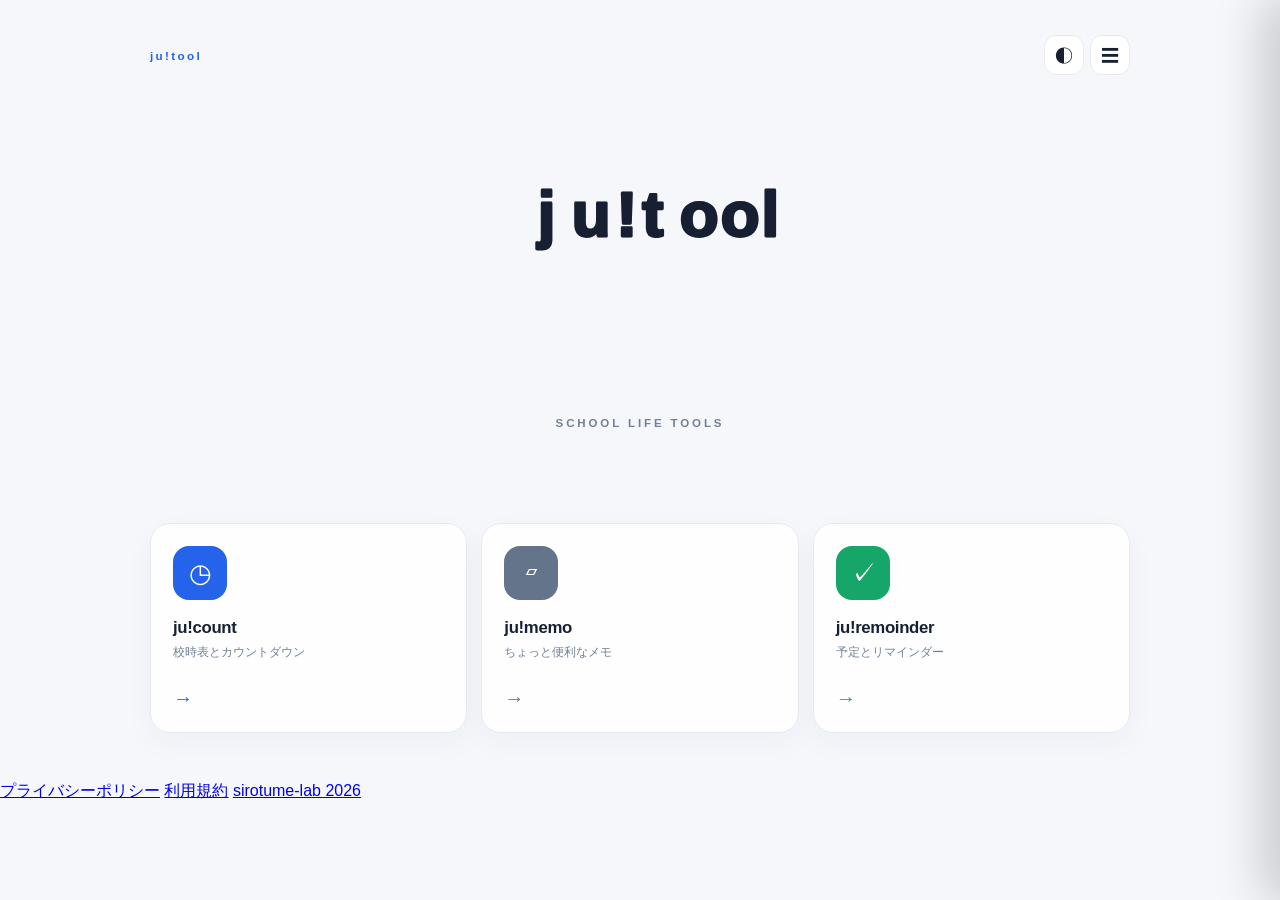
==== index.html @ ec7c8702 "Add files via upload" ====
<!DOCTYPE html>
<html lang="ja">
<head>
  <meta charset="UTF-8">
  <meta name="viewport" content="width=device-width, initial-scale=1">
  <meta name="description" content="ju!tool - 学校生活を支えるツール">
  <title>ju!tool</title>
  <link rel="stylesheet" href="jutool.css">
</head>
<body>
  <main class="tool-home">
    <header class="tool-header">
      <span class="tool-header__label">ju!tool</span>
      <div class="tool-header__actions">
        <button id="tool-theme-button" class="tool-theme-button" type="button" aria-label="ダークモードに切り替え">◐</button>
        <button id="menu-button" class="tool-menu-button" type="button" aria-label="メニューを開く" aria-expanded="false">☰</button>
      </div>
    </header>
    <section class="logo-hero" aria-label="ju!tool">
      <button id="logo" class="logo-button" type="button" aria-label="ju!toolのロゴを再生">
      <svg class="logo" fill="none" stroke="currentColor" stroke-width="2.5" stroke-linecap="round" stroke-linejoin="round" viewBox="0 0 264 64" role="img" aria-label="ju!tool">
        <g class="logo__group logo__group--ghost" aria-hidden="true">
          <text class="logo__letter logo__letter--j" x="42" y="45">j</text>
          <text class="logo__letter logo__letter--u" x="72" y="45">u</text>
          <text class="logo__letter logo__letter--bang" x="111" y="45">!</text>
          <text class="logo__letter logo__letter--t" x="134" y="45">t</text>
          <text class="logo__letter logo__letter--o" x="167" y="45">o</text>
          <text class="logo__letter logo__letter--o2" x="203" y="45">o</text>
          <text class="logo__letter logo__letter--l" x="239" y="45">l</text>
        </g>
        <g class="logo__group logo__group--ghost" aria-hidden="true">
          <text class="logo__letter logo__letter--j" x="42" y="45">j</text>
          <text class="logo__letter logo__letter--u" x="72" y="45">u</text>
          <text class="logo__letter logo__letter--bang" x="111" y="45">!</text>
          <text class="logo__letter logo__letter--t" x="134" y="45">t</text>
          <text class="logo__letter logo__letter--o" x="167" y="45">o</text>
          <text class="logo__letter logo__letter--o2" x="203" y="45">o</text>
          <text class="logo__letter logo__letter--l" x="239" y="45">l</text>
        </g>
        <g class="logo__group">
          <text class="logo__letter logo__letter--j" x="42" y="45">j</text>
          <text class="logo__letter logo__letter--u" x="72" y="45">u</text>
          <text class="logo__letter logo__letter--bang" x="111" y="45">!</text>
          <text class="logo__letter logo__letter--t" x="134" y="45">t</text>
          <text class="logo__letter logo__letter--o" x="167" y="45">o</text>
          <text class="logo__letter logo__letter--o2" x="203" y="45">o</text>
          <text data-anim class="logo__letter logo__letter--l" x="239" y="45">l</text>
        </g>
      </svg>
      </button>
      <p class="tagline">school life tools</p>
    </section>
    <section class="tool-grid" aria-label="ju!toolのアプリ">
      <a class="tool-card tool-card--count" href="jucount.html">
        <span class="tool-card__icon">◷</span>
        <span><strong>ju!count</strong><small>校時表とカウントダウン</small></span>
        <span class="tool-card__arrow">→</span>
      </a>
      <a class="tool-card tool-card--memo" href="memo.html">
        <span class="tool-card__icon">▱</span>
        <span><strong>ju!memo</strong><small>ちょっと便利なメモ</small></span>
        <span class="tool-card__arrow">→</span>
      </a>
      <a class="tool-card tool-card--remoinder" href="ju-remoinder.html">
        <span class="tool-card__icon">✓</span>
        <span><strong>ju!remoinder</strong><small>予定とリマインダー</small></span>
        <span class="tool-card__arrow">→</span>
      </a>
    </section>
  </main>
  <aside id="tool-menu" class="tool-menu" aria-hidden="true">
    <div class="tool-menu__header">
      <strong>メニュー</strong>
      <button id="menu-close" class="tool-menu__close" type="button" aria-label="メニューを閉じる">×</button>
    </div>
    <nav class="tool-menu__nav" aria-label="アプリメニュー">
      <a href="index.html">ju!tool ホーム</a>
      <a href="jucount.html">ju!count</a>
      <a href="memo.html">ju!memo</a>
      <a href="ju-remoinder.html">ju!remoinder</a>
      <a href="https://sirotumekuma.github.io/sirotume-lab/" target="_blank" rel="noopener noreferrer">プライバシーポリシー</a>
      <a href="https://sirotumekuma.github.io/sirotume-lab/" target="_blank" rel="noopener noreferrer">利用規約</a>
      <a href="https://sirotumekuma.github.io/sirotume-lab/" target="_blank" rel="noopener noreferrer">sirotume-lab 2026</a>
    </nav>
  </aside>
  <footer class="tool-footer">
    <nav class="tool-footer__nav" aria-label="サイト情報">
      <a href="https://sirotumekuma.github.io/sirotume-lab/" target="_blank" rel="noopener noreferrer">プライバシーポリシー</a>
      <a href="https://sirotumekuma.github.io/sirotume-lab/" target="_blank" rel="noopener noreferrer">利用規約</a>
      <a href="https://sirotumekuma.github.io/sirotume-lab/" target="_blank" rel="noopener noreferrer">sirotume-lab 2026</a>
    </nav>
  </footer>
  <script>
    class LogoAnimation {
      constructor(buttonSelector, svgSelector) {
        this.button = document.querySelector(buttonSelector);
        this.svg = document.querySelector(svgSelector);
        this.lastAnimatedLetter = this.svg?.querySelector("[data-anim]");
        this.playClass = "logo--running";
        this.button?.addEventListener("click", () => this.replay());
        this.lastAnimatedLetter?.addEventListener("animationend", () => this.stop());
        this.replay();
      }
      replay() {
        if (!this.button || this.button.disabled) return;
        this.button.disabled = true;
        this.svg.classList.remove(this.playClass);
        requestAnimationFrame(() => this.svg.classList.add(this.playClass));
      }
      stop() {
        this.button.disabled = false;
        this.svg.classList.remove(this.playClass);
      }
    }
    new LogoAnimation("#logo", "#logo .logo");
    const menuButton = document.querySelector("#menu-button");
    const menu = document.querySelector("#tool-menu");
    const menuClose = document.querySelector("#menu-close");
    const themeButton = document.querySelector("#tool-theme-button");
    const savedTheme = localStorage.getItem("ju-tools-dark-mode") === "true";
    document.body.classList.toggle("dark-mode", savedTheme);
    themeButton.addEventListener("click", () => {
      const enabled = !document.body.classList.contains("dark-mode");
      document.body.classList.toggle("dark-mode", enabled);
      localStorage.setItem("ju-tools-dark-mode", String(enabled));
    });
    const toggleMenu = (open) => {
      menu.classList.toggle("is-open", open);
      menu.setAttribute("aria-hidden", String(!open));
      menuButton.setAttribute("aria-expanded", String(open));
      if (open) menuClose.focus();
    };
    menuButton.addEventListener("click", () => toggleMenu(true));
    menuClose.addEventListener("click", () => toggleMenu(false));
    document.addEventListener("keydown", (event) => {
      if (event.key === "Escape") toggleMenu(false);
    });
  </script>
</body>
</html>
---- jutool.css ----
:root {
  --bg: #f5f7fb;
  --surface: #fff;
  --fg: #172033;
  --muted: #718096;
  --line: #e6eaf0;
  --accent: #2563eb;
  --accent-dark: #1d4ed8;
  --shadow: 0 24px 70px rgba(31, 50, 81, .1);
}
* { box-sizing: border-box; }
html { color-scheme: light; }
body.dark-mode {
  --bg: #101722;
  --surface: #1b2433;
  --fg: #f3f6fb;
  --muted: #9aa8bb;
  --line: #2d394b;
  --shadow: 0 24px 70px rgba(0, 0, 0, .32);
  color-scheme: dark;
}
body {
  min-width: 280px;
  min-height: 100vh;
  margin: 0;
  color: var(--fg);
  background: var(--bg);
  font-family: -apple-system, BlinkMacSystemFont, "Segoe UI", "Noto Sans JP", sans-serif;
  -webkit-font-smoothing: antialiased;
}
button { font: inherit; }
button:focus-visible, a:focus-visible { outline: 3px solid color-mix(in srgb, var(--accent) 35%, transparent); outline-offset: 3px; }
.tool-home { width: min(calc(100% - 40px), 980px); margin: 0 auto; padding: 28px 0 48px; }
.tool-header { display: flex; align-items: center; justify-content: space-between; height: 54px; }
.tool-header__label { color: var(--accent); font-size: .73rem; font-weight: 900; letter-spacing: .2em; }
.tool-header__actions { display: flex; gap: 6px; }
.tool-menu-button, .tool-theme-button { width: 40px; height: 40px; border: 1px solid var(--line); border-radius: 12px; color: var(--fg); background: var(--surface); cursor: pointer; font-size: 1.15rem; transition: color .2s, border-color .2s, transform .2s; }
.tool-menu-button:hover, .tool-menu-button:focus-visible, .tool-theme-button:hover, .tool-theme-button:focus-visible { color: var(--accent); border-color: var(--accent); }
.tool-theme-button:hover { transform: rotate(20deg); }
.logo-hero { display: grid; place-items: center; min-height: 49vh; padding: 30px 0 22px; text-align: center; }
.logo-button { position: relative; border: 0; color: var(--fg); background: transparent; cursor: pointer; }
.logo { width: min(100%, 460px); height: auto; overflow: visible; }
.logo__letter { fill: currentColor; font-family: "Trebuchet MS", "Segoe UI", sans-serif; font-size: 56px; font-weight: 800; letter-spacing: -4px; stroke: currentColor; }
.logo__group--ghost { opacity: .12; }
.logo--running .logo__letter { stroke-dasharray: 1000 1000; stroke-dashoffset: 1000; animation: logo-letter-draw .7s cubic-bezier(.5, 0, .5, 1) forwards; }
.logo--running .logo__group:nth-child(2) .logo__letter { animation-delay: .16s; }
.logo--running .logo__group:nth-child(3) .logo__letter { animation-delay: .32s; }
.logo--running .logo__group:nth-child(3) .logo__letter:nth-child(2) { animation-delay: .43s; }
.logo--running .logo__group:nth-child(3) .logo__letter:nth-child(3) { animation-delay: .54s; }
.logo--running .logo__group:nth-child(3) .logo__letter:nth-child(4) { animation-delay: .65s; }
.logo--running .logo__group:nth-child(3) .logo__letter:nth-child(5) { animation-delay: .76s; }
.logo--running .logo__group:nth-child(3) .logo__letter:nth-child(6) { animation-delay: .87s; }
.logo--running .logo__group:nth-child(3) .logo__letter:nth-child(7) { animation-delay: .98s; }
.logo--running { animation: logo-impact 1.6s cubic-bezier(.2, .8, .2, 1) forwards; }
.logo-button::after { display: none; }
.tagline { margin: 10px 0 0; color: var(--muted); font-size: .72rem; font-weight: 800; letter-spacing: .25em; text-transform: uppercase; }
.tool-grid { display: grid; grid-template-columns: repeat(3, 1fr); gap: 14px; text-align: left; }
.tool-card { position: relative; display: flex; flex-direction: column; align-items: flex-start; gap: 18px; min-height: 210px; padding: 22px; overflow: hidden; border: 1px solid var(--line); border-radius: 20px; color: var(--fg); background: color-mix(in srgb, var(--surface) 92%, transparent); box-shadow: 0 10px 30px rgba(31, 50, 81, .04); text-decoration: none; transition: transform .2s, box-shadow .2s, border-color .2s; }
.tool-card::after { display: none; }
.tool-card:hover, .tool-card:focus-visible { border-color: var(--card-accent); box-shadow: var(--shadow); transform: translateY(-4px); }
.tool-card__icon { display: grid; width: 54px; height: 54px; place-items: center; border-radius: 16px; color: #fff; background: var(--card-accent); font-size: 1.65rem; }
.tool-card--count { --card-accent: #2563eb; }.tool-card--memo { --card-accent: #64748b; }.tool-card--remoinder { --card-accent: #16a66a; }
.tool-card strong, .tool-card small { display: block; }.tool-card strong { font-size: 1.05rem; letter-spacing: -.02em; }.tool-card small { margin-top: 5px; color: var(--muted); font-size: .76rem; line-height: 1.5; }.tool-card__arrow { margin-top: auto; color: var(--card-accent); font-size: 1.25rem; }
.tool-menu { position: fixed; inset: 0 0 0 auto; z-index: 10; width: min(88vw, 360px); padding: 26px 20px; color: var(--fg); background: var(--surface); box-shadow: -18px 0 45px rgba(0,0,0,.18); transform: translateX(100%); transition: transform .25s ease; }
.tool-menu.is-open { transform: translateX(0); }.tool-menu__header { display: flex; align-items: center; justify-content: space-between; margin-bottom: 20px; font-size: 1rem; }.tool-menu__close { border: 0; color: var(--muted); background: transparent; cursor: pointer; font-size: 1.7rem; }.tool-menu__nav { display: grid; gap: 8px; }.tool-menu__nav a { padding: 13px 14px; border: 1px solid var(--line); border-radius: 11px; color: var(--fg); text-decoration: none; font-size: .83rem; font-weight: 700; }.tool-menu__nav a:hover, .tool-menu__nav a:focus-visible { color: var(--accent); border-color: var(--accent); }
.coming-soon { display: grid; place-items: center; min-height: 82vh; text-align: center; }.coming-soon__card { width: min(100%, 560px); padding: 48px 28px; border: 1px solid var(--line); border-radius: 24px; background: var(--surface); box-shadow: var(--shadow); }.coming-soon h1 { margin: 12px 0 14px; font-size: clamp(2rem, 8vw, 3.4rem); letter-spacing: -.06em; }.coming-soon p { color: var(--muted); font-size: .9rem; }.coming-soon a { display: inline-block; margin-top: 16px; padding: 12px 18px; border-radius: 10px; color: #fff; background: var(--accent); text-decoration: none; font-size: .82rem; font-weight: 700; }
.reminder-page { max-width: 900px; margin: 0 auto; padding: 52px 0 20px; }.reminder-heading { display: flex; align-items: end; justify-content: space-between; gap: 20px; margin-bottom: 24px; }.reminder-heading h1 { margin: 8px 0 0; font-size: clamp(2rem, 5vw, 3rem); letter-spacing: -.06em; }.reminder-add-button, .reminder-submit { padding: 12px 16px; border-radius: 11px; color: #fff; background: var(--accent); cursor: pointer; font-size: .8rem; font-weight: 800; }.calendar-card, .reminder-agenda { padding: 22px; border: 1px solid var(--line); border-radius: 20px; background: var(--surface); box-shadow: 0 10px 30px rgba(31,50,81,.05); }.calendar-toolbar { display: flex; align-items: center; gap: 10px; margin-bottom: 20px; }.calendar-toolbar h2 { min-width: 145px; margin: 0; font-size: 1.05rem; text-align: center; }.calendar-nav, .calendar-today { border: 1px solid var(--line); border-radius: 9px; color: var(--fg); background: var(--surface); cursor: pointer; }.calendar-nav { width: 34px; height: 34px; font-size: 1.4rem; line-height: 1; }.calendar-today { margin-left: auto; padding: 8px 11px; font-size: .72rem; font-weight: 700; }.calendar-nav:hover, .calendar-today:hover { color: var(--accent); border-color: var(--accent); }.calendar-weekdays, .calendar-grid { display: grid; grid-template-columns: repeat(7, 1fr); gap: 6px; }.calendar-weekdays { margin-bottom: 6px; color: var(--muted); font-size: .7rem; font-weight: 800; text-align: center; }.calendar-weekdays span:first-child { color: #e05d70; }.calendar-weekdays span:last-child { color: var(--accent); }.calendar-day { display: flex; min-height: 78px; flex-direction: column; align-items: flex-start; gap: 3px; padding: 8px; border: 1px solid var(--line); border-radius: 10px; color: var(--fg); background: var(--surface); cursor: pointer; text-align: left; }.calendar-day:hover { border-color: var(--accent); background: color-mix(in srgb, var(--accent) 6%, var(--surface)); }.calendar-day > span { font-size: .75rem; font-weight: 800; }.calendar-day small { width: 100%; overflow: hidden; padding: 3px 4px; border-radius: 4px; color: var(--accent-dark); background: color-mix(in srgb, var(--accent) 11%, transparent); font-size: .6rem; text-overflow: ellipsis; white-space: nowrap; }.calendar-day--empty { border-color: transparent; background: transparent; cursor: default; }.calendar-day.is-today { border: 2px solid var(--accent); padding: 7px; }.calendar-day.is-today > span { color: var(--accent); }.reminder-agenda { margin-top: 16px; }.reminder-section-heading { display: flex; align-items: center; justify-content: space-between; margin-bottom: 12px; }.reminder-section-heading h2 { margin: 0; font-size: 1rem; }.reminder-section-heading span { color: var(--muted); font-size: .72rem; font-weight: 700; }.agenda-list { display: grid; gap: 8px; }.agenda-item { display: grid; grid-template-columns: 110px 1fr auto; align-items: center; gap: 14px; padding: 12px; border-radius: 10px; background: color-mix(in srgb, var(--accent) 6%, var(--surface)); }.agenda-item time { color: var(--accent-dark); font-size: .7rem; font-weight: 800; }.agenda-item strong { font-size: .82rem; }.agenda-item p { margin: 3px 0 0; color: var(--muted); font-size: .72rem; }.agenda-item button { color: var(--muted); background: transparent; cursor: pointer; font-size: 1.1rem; }.agenda-item button:hover { color: #dc3545; }.agenda-empty { margin: 0; padding: 18px; color: var(--muted); font-size: .78rem; text-align: center; }.reminder-dialog-backdrop { position: fixed; inset: 0; z-index: 40; padding: 24px 16px; overflow-y: auto; background: rgba(9,17,30,.58); backdrop-filter: blur(7px); }.reminder-dialog { width: min(100%, 500px); margin: 8vh auto 0; padding: 26px; border: 1px solid var(--line); border-radius: 20px; color: var(--fg); background: var(--surface); box-shadow: var(--shadow); }.reminder-dialog-header { display: flex; align-items: flex-start; justify-content: space-between; }.reminder-dialog h2 { margin: 8px 0 0; font-size: 1.3rem; }.reminder-form { display: grid; gap: 13px; margin-top: 22px; }.reminder-form label { display: grid; gap: 6px; color: var(--muted); font-size: .78rem; font-weight: 700; }.reminder-form input, .reminder-form textarea { width: 100%; padding: 11px 12px; border: 1px solid var(--line); border-radius: 10px; color: var(--fg); background: var(--surface); font: inherit; }.reminder-form textarea { resize: vertical; }.reminder-submit { width: 100%; margin-top: 4px; }
@keyframes logo-letter-draw { 0% { stroke-dashoffset: 1000; fill: transparent; opacity: .2; } 25% { opacity: 1; } 78% { stroke-dashoffset: 0; fill: transparent; } 100% { stroke-dashoffset: 0; fill: currentColor; opacity: 1; } }
@keyframes logo-impact { 0% { transform: scale(.78) rotate(-3deg); filter: drop-shadow(0 0 0 transparent); } 35% { transform: scale(1.08) rotate(1deg); filter: drop-shadow(0 0 16px color-mix(in srgb, var(--accent) 80%, transparent)); } 70% { transform: scale(.98) rotate(0); } 100% { transform: scale(1); filter: drop-shadow(0 8px 18px rgba(24,34,48,.16)); } }
@keyframes logo-glow { 0% { opacity: .65; transform: scale(.65); } 55% { opacity: .25; transform: scale(1.18); } 100% { opacity: 0; transform: scale(1.45); } }
@media (prefers-reduced-motion: reduce) { .logo__letter { stroke-dashoffset: 0; fill: currentColor; }.logo--running .logo__letter { animation: none; } }
@media (max-width: 680px) { .tool-home { width: min(calc(100% - 24px), 980px); padding-top: 18px; }.logo-hero { min-height: 42vh; }.tool-grid { grid-template-columns: 1fr; }.tool-card { min-height: 128px; }.tool-card__arrow { position: absolute; right: 22px; bottom: 22px; } }
@media (max-width: 680px) { .reminder-page { padding-top: 30px; }.reminder-heading { align-items: flex-start; flex-direction: column; }.calendar-card, .reminder-agenda { padding: 14px; }.calendar-day { min-height: 62px; padding: 6px; }.calendar-day.is-today { padding: 5px; }.calendar-day small { display: none; }.agenda-item { grid-template-columns: 1fr auto; gap: 5px 10px; }.agenda-item time { grid-column: 1 / -1; } }
@media (max-width: 480px) { .logo__letter { font-size: 48px; }.calendar-weekdays, .calendar-grid { gap: 3px; }.calendar-day { min-height: 48px; padding: 5px; }.calendar-day.is-today { padding: 4px; }.calendar-day > span { font-size: .7rem; } }
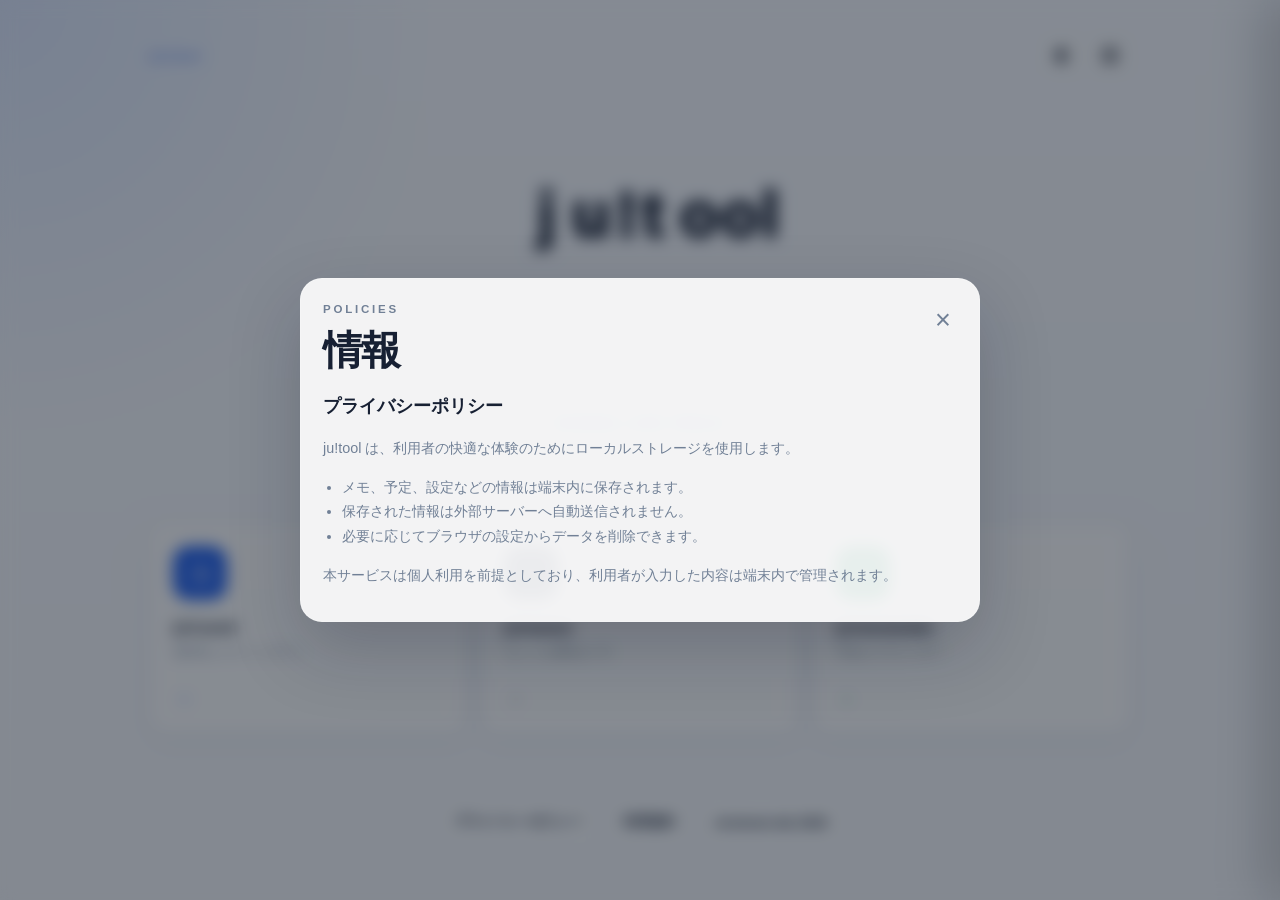
==== commit 915875ca: "Add files via upload" ====
--- a/index.html
+++ b/index.html
@@ -78,18 +78,51 @@
       <a href="jucount.html">ju!count</a>
       <a href="memo.html">ju!memo</a>
       <a href="ju-remoinder.html">ju!remoinder</a>
-      <a href="https://sirotumekuma.github.io/sirotume-lab/" target="_blank" rel="noopener noreferrer">プライバシーポリシー</a>
-      <a href="https://sirotumekuma.github.io/sirotume-lab/" target="_blank" rel="noopener noreferrer">利用規約</a>
-      <a href="https://sirotumekuma.github.io/sirotume-lab/" target="_blank" rel="noopener noreferrer">sirotume-lab 2026</a>
+      <button type="button" class="tool-link" data-page="privacy">プライバシーポリシー</button>
+      <button type="button" class="tool-link" data-page="terms">利用規約</button>
+      <a class="tool-link tool-link--external" href="https://sirotumekuma.github.io/sirotume-lab/" target="_blank" rel="noopener noreferrer">sirotume-lab 2026</a>
     </nav>
   </aside>
   <footer class="tool-footer">
     <nav class="tool-footer__nav" aria-label="サイト情報">
-      <a href="https://sirotumekuma.github.io/sirotume-lab/" target="_blank" rel="noopener noreferrer">プライバシーポリシー</a>
-      <a href="https://sirotumekuma.github.io/sirotume-lab/" target="_blank" rel="noopener noreferrer">利用規約</a>
-      <a href="https://sirotumekuma.github.io/sirotume-lab/" target="_blank" rel="noopener noreferrer">sirotume-lab 2026</a>
+      <button type="button" class="tool-link tool-link--footer" data-page="privacy">プライバシーポリシー</button>
+      <button type="button" class="tool-link tool-link--footer" data-page="terms">利用規約</button>
+      <a class="tool-link tool-link--footer tool-link--external" href="https://sirotumekuma.github.io/sirotume-lab/" target="_blank" rel="noopener noreferrer">sirotume-lab 2026</a>
     </nav>
   </footer>
+  <div id="info-overlay" class="info-overlay" hidden>
+    <div class="info-panel" role="dialog" aria-modal="true" aria-labelledby="info-title">
+      <div class="info-panel__header">
+        <div>
+          <p class="tagline info-tagline">policies</p>
+          <h2 id="info-title">情報</h2>
+        </div>
+        <button id="info-close" class="tool-menu__close" type="button" aria-label="閉じる">×</button>
+      </div>
+      <div id="info-content" class="info-content">
+        <section class="info-page is-active" data-page="privacy">
+          <h3>プライバシーポリシー</h3>
+          <p>ju!tool は、利用者の快適な体験のためにローカルストレージを使用します。</p>
+          <ul>
+            <li>メモ、予定、設定などの情報は端末内に保存されます。</li>
+            <li>保存された情報は外部サーバーへ自動送信されません。</li>
+            <li>必要に応じてブラウザの設定からデータを削除できます。</li>
+          </ul>
+          <p>本サービスは個人利用を前提としており、利用者が入力した内容は端末内で管理されます。</p>
+        </section>
+        <section class="info-page" data-page="terms">
+          <h3>利用規約</h3>
+          <p>本サービスは学校生活をより快適にするための補助ツールとして提供しています。</p>
+          <ul>
+            <li>利用者は本サービスを適切な目的で使用してください。</li>
+            <li>入力した内容の管理責任は利用者にあります。</li>
+            <li>本サービスは予告なく内容や仕様を変更する場合があります。</li>
+          </ul>
+          <p>本サービスの利用により生じた損害について、開発者は責任を負わない場合があります。</p>
+        </section>
+      </div>
+    </div>
+  </div>
   <script>
     class LogoAnimation {
       constructor(buttonSelector, svgSelector) {
@@ -117,6 +150,11 @@
     const menu = document.querySelector("#tool-menu");
     const menuClose = document.querySelector("#menu-close");
     const themeButton = document.querySelector("#tool-theme-button");
+    const infoOverlay = document.querySelector("#info-overlay");
+    const infoClose = document.querySelector("#info-close");
+    const infoTitle = document.querySelector("#info-title");
+    const infoPages = document.querySelectorAll(".info-page");
+    const infoLinks = document.querySelectorAll("[data-page]");
     const savedTheme = localStorage.getItem("ju-tools-dark-mode") === "true";
     document.body.classList.toggle("dark-mode", savedTheme);
     themeButton.addEventListener("click", () => {
@@ -130,10 +168,38 @@
       menuButton.setAttribute("aria-expanded", String(open));
       if (open) menuClose.focus();
     };
+    const openInfo = (page) => {
+      const target = document.querySelector(`.info-page[data-page="${page}"]`);
+      if (!target || !infoOverlay) return;
+      infoPages.forEach((section) => section.classList.toggle("is-active", section === target));
+      infoTitle.textContent = page === "privacy" ? "プライバシーポリシー" : "利用規約";
+      infoOverlay.hidden = false;
+      document.body.style.overflow = "hidden";
+    };
+    const closeInfo = () => {
+      if (!infoOverlay) return;
+      infoOverlay.hidden = true;
+      document.body.style.overflow = "";
+    };
+    infoLinks.forEach((button) => {
+      const page = button.dataset.page;
+      if (!page) return;
+      button.addEventListener("click", () => {
+        toggleMenu(false);
+        openInfo(page);
+      });
+    });
+    infoClose.addEventListener("click", closeInfo);
+    infoOverlay.addEventListener("click", (event) => {
+      if (event.target === infoOverlay) closeInfo();
+    });
     menuButton.addEventListener("click", () => toggleMenu(true));
     menuClose.addEventListener("click", () => toggleMenu(false));
     document.addEventListener("keydown", (event) => {
-      if (event.key === "Escape") toggleMenu(false);
+      if (event.key === "Escape") {
+        toggleMenu(false);
+        closeInfo();
+      }
     });
   </script>
 </body>
--- a/jutool.css
+++ b/jutool.css
@@ -24,9 +24,16 @@
   min-height: 100vh;
   margin: 0;
   color: var(--fg);
-  background: var(--bg);
+  background:
+    radial-gradient(circle at top left, rgba(37, 99, 235, 0.12), transparent 28%),
+    linear-gradient(180deg, #f7faff 0%, var(--bg) 100%);
   font-family: -apple-system, BlinkMacSystemFont, "Segoe UI", "Noto Sans JP", sans-serif;
   -webkit-font-smoothing: antialiased;
+}
+body.dark-mode {
+  background:
+    radial-gradient(circle at top left, rgba(96, 165, 250, 0.12), transparent 28%),
+    linear-gradient(180deg, #0d1724 0%, var(--bg) 100%);
 }
 button { font: inherit; }
 button:focus-visible, a:focus-visible { outline: 3px solid color-mix(in srgb, var(--accent) 35%, transparent); outline-offset: 3px; }
@@ -34,8 +41,8 @@
 .tool-header { display: flex; align-items: center; justify-content: space-between; height: 54px; }
 .tool-header__label { color: var(--accent); font-size: .73rem; font-weight: 900; letter-spacing: .2em; }
 .tool-header__actions { display: flex; gap: 6px; }
-.tool-menu-button, .tool-theme-button { width: 40px; height: 40px; border: 1px solid var(--line); border-radius: 12px; color: var(--fg); background: var(--surface); cursor: pointer; font-size: 1.15rem; transition: color .2s, border-color .2s, transform .2s; }
-.tool-menu-button:hover, .tool-menu-button:focus-visible, .tool-theme-button:hover, .tool-theme-button:focus-visible { color: var(--accent); border-color: var(--accent); }
+.tool-menu-button, .tool-theme-button { width: 40px; height: 40px; border: 1px solid var(--line); border-radius: 12px; color: var(--fg); background: rgba(255,255,255,0.7); backdrop-filter: blur(10px); cursor: pointer; font-size: 1.15rem; transition: color .2s, border-color .2s, transform .2s, box-shadow .2s; }
+.tool-menu-button:hover, .tool-menu-button:focus-visible, .tool-theme-button:hover, .tool-theme-button:focus-visible { color: var(--accent); border-color: var(--accent); box-shadow: 0 12px 24px rgba(37, 99, 235, 0.12); }
 .tool-theme-button:hover { transform: rotate(20deg); }
 .logo-hero { display: grid; place-items: center; min-height: 49vh; padding: 30px 0 22px; text-align: center; }
 .logo-button { position: relative; border: 0; color: var(--fg); background: transparent; cursor: pointer; }
@@ -55,17 +62,44 @@
 .logo-button::after { display: none; }
 .tagline { margin: 10px 0 0; color: var(--muted); font-size: .72rem; font-weight: 800; letter-spacing: .25em; text-transform: uppercase; }
 .tool-grid { display: grid; grid-template-columns: repeat(3, 1fr); gap: 14px; text-align: left; }
-.tool-card { position: relative; display: flex; flex-direction: column; align-items: flex-start; gap: 18px; min-height: 210px; padding: 22px; overflow: hidden; border: 1px solid var(--line); border-radius: 20px; color: var(--fg); background: color-mix(in srgb, var(--surface) 92%, transparent); box-shadow: 0 10px 30px rgba(31, 50, 81, .04); text-decoration: none; transition: transform .2s, box-shadow .2s, border-color .2s; }
+.tool-card { position: relative; display: flex; flex-direction: column; align-items: flex-start; gap: 18px; min-height: 210px; padding: 22px; overflow: hidden; border: 1px solid var(--line); border-radius: 20px; color: var(--fg); background: rgba(255,255,255,0.72); backdrop-filter: blur(12px); box-shadow: 0 10px 30px rgba(31, 50, 81, .04); text-decoration: none; transition: transform .2s, box-shadow .2s, border-color .2s; }
 .tool-card::after { display: none; }
 .tool-card:hover, .tool-card:focus-visible { border-color: var(--card-accent); box-shadow: var(--shadow); transform: translateY(-4px); }
 .tool-card__icon { display: grid; width: 54px; height: 54px; place-items: center; border-radius: 16px; color: #fff; background: var(--card-accent); font-size: 1.65rem; }
 .tool-card--count { --card-accent: #2563eb; }.tool-card--memo { --card-accent: #64748b; }.tool-card--remoinder { --card-accent: #16a66a; }
 .tool-card strong, .tool-card small { display: block; }.tool-card strong { font-size: 1.05rem; letter-spacing: -.02em; }.tool-card small { margin-top: 5px; color: var(--muted); font-size: .76rem; line-height: 1.5; }.tool-card__arrow { margin-top: auto; color: var(--card-accent); font-size: 1.25rem; }
-.tool-menu { position: fixed; inset: 0 0 0 auto; z-index: 10; width: min(88vw, 360px); padding: 26px 20px; color: var(--fg); background: var(--surface); box-shadow: -18px 0 45px rgba(0,0,0,.18); transform: translateX(100%); transition: transform .25s ease; }
-.tool-menu.is-open { transform: translateX(0); }.tool-menu__header { display: flex; align-items: center; justify-content: space-between; margin-bottom: 20px; font-size: 1rem; }.tool-menu__close { border: 0; color: var(--muted); background: transparent; cursor: pointer; font-size: 1.7rem; }.tool-menu__nav { display: grid; gap: 8px; }.tool-menu__nav a { padding: 13px 14px; border: 1px solid var(--line); border-radius: 11px; color: var(--fg); text-decoration: none; font-size: .83rem; font-weight: 700; }.tool-menu__nav a:hover, .tool-menu__nav a:focus-visible { color: var(--accent); border-color: var(--accent); }
-.coming-soon { display: grid; place-items: center; min-height: 82vh; text-align: center; }.coming-soon__card { width: min(100%, 560px); padding: 48px 28px; border: 1px solid var(--line); border-radius: 24px; background: var(--surface); box-shadow: var(--shadow); }.coming-soon h1 { margin: 12px 0 14px; font-size: clamp(2rem, 8vw, 3.4rem); letter-spacing: -.06em; }.coming-soon p { color: var(--muted); font-size: .9rem; }.coming-soon a { display: inline-block; margin-top: 16px; padding: 12px 18px; border-radius: 10px; color: #fff; background: var(--accent); text-decoration: none; font-size: .82rem; font-weight: 700; }
-.reminder-page { max-width: 900px; margin: 0 auto; padding: 52px 0 20px; }.reminder-heading { display: flex; align-items: end; justify-content: space-between; gap: 20px; margin-bottom: 24px; }.reminder-heading h1 { margin: 8px 0 0; font-size: clamp(2rem, 5vw, 3rem); letter-spacing: -.06em; }.reminder-add-button, .reminder-submit { padding: 12px 16px; border-radius: 11px; color: #fff; background: var(--accent); cursor: pointer; font-size: .8rem; font-weight: 800; }.calendar-card, .reminder-agenda { padding: 22px; border: 1px solid var(--line); border-radius: 20px; background: var(--surface); box-shadow: 0 10px 30px rgba(31,50,81,.05); }.calendar-toolbar { display: flex; align-items: center; gap: 10px; margin-bottom: 20px; }.calendar-toolbar h2 { min-width: 145px; margin: 0; font-size: 1.05rem; text-align: center; }.calendar-nav, .calendar-today { border: 1px solid var(--line); border-radius: 9px; color: var(--fg); background: var(--surface); cursor: pointer; }.calendar-nav { width: 34px; height: 34px; font-size: 1.4rem; line-height: 1; }.calendar-today { margin-left: auto; padding: 8px 11px; font-size: .72rem; font-weight: 700; }.calendar-nav:hover, .calendar-today:hover { color: var(--accent); border-color: var(--accent); }.calendar-weekdays, .calendar-grid { display: grid; grid-template-columns: repeat(7, 1fr); gap: 6px; }.calendar-weekdays { margin-bottom: 6px; color: var(--muted); font-size: .7rem; font-weight: 800; text-align: center; }.calendar-weekdays span:first-child { color: #e05d70; }.calendar-weekdays span:last-child { color: var(--accent); }.calendar-day { display: flex; min-height: 78px; flex-direction: column; align-items: flex-start; gap: 3px; padding: 8px; border: 1px solid var(--line); border-radius: 10px; color: var(--fg); background: var(--surface); cursor: pointer; text-align: left; }.calendar-day:hover { border-color: var(--accent); background: color-mix(in srgb, var(--accent) 6%, var(--surface)); }.calendar-day > span { font-size: .75rem; font-weight: 800; }.calendar-day small { width: 100%; overflow: hidden; padding: 3px 4px; border-radius: 4px; color: var(--accent-dark); background: color-mix(in srgb, var(--accent) 11%, transparent); font-size: .6rem; text-overflow: ellipsis; white-space: nowrap; }.calendar-day--empty { border-color: transparent; background: transparent; cursor: default; }.calendar-day.is-today { border: 2px solid var(--accent); padding: 7px; }.calendar-day.is-today > span { color: var(--accent); }.reminder-agenda { margin-top: 16px; }.reminder-section-heading { display: flex; align-items: center; justify-content: space-between; margin-bottom: 12px; }.reminder-section-heading h2 { margin: 0; font-size: 1rem; }.reminder-section-heading span { color: var(--muted); font-size: .72rem; font-weight: 700; }.agenda-list { display: grid; gap: 8px; }.agenda-item { display: grid; grid-template-columns: 110px 1fr auto; align-items: center; gap: 14px; padding: 12px; border-radius: 10px; background: color-mix(in srgb, var(--accent) 6%, var(--surface)); }.agenda-item time { color: var(--accent-dark); font-size: .7rem; font-weight: 800; }.agenda-item strong { font-size: .82rem; }.agenda-item p { margin: 3px 0 0; color: var(--muted); font-size: .72rem; }.agenda-item button { color: var(--muted); background: transparent; cursor: pointer; font-size: 1.1rem; }.agenda-item button:hover { color: #dc3545; }.agenda-empty { margin: 0; padding: 18px; color: var(--muted); font-size: .78rem; text-align: center; }.reminder-dialog-backdrop { position: fixed; inset: 0; z-index: 40; padding: 24px 16px; overflow-y: auto; background: rgba(9,17,30,.58); backdrop-filter: blur(7px); }.reminder-dialog { width: min(100%, 500px); margin: 8vh auto 0; padding: 26px; border: 1px solid var(--line); border-radius: 20px; color: var(--fg); background: var(--surface); box-shadow: var(--shadow); }.reminder-dialog-header { display: flex; align-items: flex-start; justify-content: space-between; }.reminder-dialog h2 { margin: 8px 0 0; font-size: 1.3rem; }.reminder-form { display: grid; gap: 13px; margin-top: 22px; }.reminder-form label { display: grid; gap: 6px; color: var(--muted); font-size: .78rem; font-weight: 700; }.reminder-form input, .reminder-form textarea { width: 100%; padding: 11px 12px; border: 1px solid var(--line); border-radius: 10px; color: var(--fg); background: var(--surface); font: inherit; }.reminder-form textarea { resize: vertical; }.reminder-submit { width: 100%; margin-top: 4px; }
-@keyframes logo-letter-draw { 0% { stroke-dashoffset: 1000; fill: transparent; opacity: .2; } 25% { opacity: 1; } 78% { stroke-dashoffset: 0; fill: transparent; } 100% { stroke-dashoffset: 0; fill: currentColor; opacity: 1; } }
+.tool-menu { position: fixed; inset: 0 0 0 auto; z-index: 10; width: min(88vw, 360px); padding: 26px 20px; color: var(--fg); background: rgba(255,255,255,0.9); backdrop-filter: blur(18px); box-shadow: -18px 0 45px rgba(0,0,0,.18); transform: translateX(100%); transition: transform .25s ease; }
+.tool-menu.is-open { transform: translateX(0); }
+.tool-menu__header { display: flex; align-items: center; justify-content: space-between; margin-bottom: 20px; font-size: 1rem; }
+.tool-menu__close { border: 0; color: var(--muted); background: transparent; cursor: pointer; font-size: 1.7rem; }
+.tool-menu__nav { display: grid; gap: 8px; }
+.tool-menu__nav a,
+.tool-link { padding: 13px 14px; border: 1px solid var(--line); border-radius: 12px; color: var(--fg); background: rgba(255,255,255,0.4); text-decoration: none; font-size: .83rem; font-weight: 700; cursor: pointer; transition: transform .2s, border-color .2s, box-shadow .2s; }
+.tool-menu__nav a:hover, .tool-menu__nav a:focus-visible,
+.tool-link:hover, .tool-link:focus-visible { color: var(--accent); border-color: var(--accent); box-shadow: 0 10px 20px rgba(37, 99, 235, 0.1); transform: translateY(-1px); }
+.tool-link { width: 100%; text-align: left; }
+.tool-link--footer { width: auto; }
+.tool-link--external { display: inline-flex; align-items: center; justify-content: center; }
+.tool-footer { padding-top: 18px; }
+.tool-footer__nav { display: flex; flex-wrap: wrap; justify-content: center; gap: 10px; }
+.info-overlay { position: fixed; inset: 0; z-index: 20; display: grid; place-items: center; padding: 24px; background: rgba(10, 17, 30, .48); backdrop-filter: blur(8px); }
+.info-panel { width: min(100%, 680px); max-height: 84vh; overflow: auto; padding: 24px 22px 20px; border: 1px solid rgba(255,255,255,.18); border-radius: 22px; background: rgba(255,255,255,0.9); box-shadow: 0 28px 70px rgba(15, 23, 42, 0.22); }
+.info-panel__header { display: flex; align-items: flex-start; justify-content: space-between; margin-bottom: 14px; }
+.info-tagline { margin: 0; letter-spacing: .24em; }
+#info-title { margin: 8px 0 0; font-size: clamp(1.7rem, 4vw, 2.5rem); letter-spacing: -.05em; }
+.info-content { line-height: 1.7; }
+.info-page { display: none; }
+.info-page.is-active { display: block; }
+.info-page h3 { margin: 0 0 10px; font-size: 1.1rem; }
+.info-page p, .info-page li { color: var(--muted); font-size: .9rem; }
+.info-page ul { padding-left: 1.2rem; margin: 10px 0; }
+.coming-soon { display: grid; place-items: center; min-height: 82vh; text-align: center; }
+.coming-soon__card { width: min(100%, 560px); padding: 48px 28px; border: 1px solid var(--line); border-radius: 24px; background: var(--surface); box-shadow: var(--shadow); }
+.coming-soon h1 { margin: 12px 0 14px; font-size: clamp(2rem, 8vw, 3.4rem); letter-spacing: -.06em; }
+.coming-soon p { color: var(--muted); font-size: .9rem; }
+.coming-soon a { display: inline-block; margin-top: 16px; padding: 12px 18px; border-radius: 10px; color: #fff; background: var(--accent); text-decoration: none; font-size: .82rem; font-weight: 700; }
+.reminder-page { max-width: 900px; margin: 0 auto; padding: 52px 0 20px; }.reminder-heading { display: flex; align-items: end; justify-content: space-between; gap: 20px; margin-bottom: 24px; }.reminder-heading h1 { margin: 8px 0 0; font-size: clamp(2rem, 5vw, 3rem); letter-spacing: -.06em; }.reminder-add-button, .reminder-submit { padding: 12px 16px; border-radius: 11px; color: #fff; background: var(--accent); cursor: pointer; font-size: .8rem; font-weight: 800; }.calendar-card, .reminder-agenda { padding: 22px; border: 1px solid var(--line); border-radius: 20px; background: var(--surface); box-shadow: 0 10px 30px rgba(31,50,81,.05); }.calendar-toolbar { display: flex; align-items: center; gap: 10px; margin-bottom: 20px; }.calendar-toolbar h2 { min-width: 145px; margin: 0; font-size: 1.05rem; text-align: center; }.calendar-nav, .calendar-today { border: 1px solid var(--line); border-radius: 9px; color: var(--fg); background: var(--surface); cursor: pointer; }.calendar-nav { width: 34px; height: 34px; font-size: 1.4rem; line-height: 1; }.calendar-today { margin-left: auto; padding: 8px 11px; font-size: .72rem; font-weight: 700; }.calendar-nav:hover, .calendar-today:hover { color: var(--accent); border-color: var(--accent); }.calendar-weekdays, .calendar-grid { display: grid; grid-template-columns: repeat(7, 1fr); gap: 6px; }.calendar-weekdays { margin-bottom: 6px; color: var(--muted); font-size: .7rem; font-weight: 800; text-align: center; }.calendar-weekdays span:first-child { color: #e05d70; }.calendar-weekdays span:last-child { color: var(--accent); }.calendar-day { display: flex; min-height: 78px; flex-direction: column; align-items: flex-start; gap: 3px; padding: 8px; border: 1px solid var(--line); border-radius: 10px; color: var(--fg); background: var(--surface); cursor: pointer; text-align: left; }.calendar-day:hover { border-color: var(--accent); background: color-mix(in srgb, var(--accent) 6%, var(--surface)); }.calendar-day > span { font-size: .75rem; font-weight: 800; }.calendar-day small { width: 100%; overflow: hidden; padding: 3px 4px; border-radius: 4px; color: var(--accent-dark); background: color-mix(in srgb, var(--accent) 11%, transparent); font-size: .6rem; text-overflow: ellipsis; white-space: nowrap; }.calendar-day--empty { border-color: transparent; background: transparent; cursor: default; }.calendar-day.is-today { border: 2px solid var(--accent); padding: 7px; }.calendar-day.is-today > span { color: var(--accent); }.reminder-agenda { margin-top: 16px; }.reminder-section-heading { display: flex; align-items: center; justify-content: space-between; margin-bottom: 12px; }.reminder-section-heading h2 { margin: 0; font-size: 1rem; }.reminder-section-heading span { color: var(--muted); font-size: .72rem; font-weight: 700; }.agenda-list { display: grid; gap: 8px; }.agenda-item { display: grid; grid-template-columns: 110px 1fr auto; align-items: center; gap: 14px; padding: 12px; border-radius: 10px; background: color-mix(in srgb, var(--accent) 6%, var(--surface)); }.agenda-item time { color: var(--accent-dark); font-size: .7rem; font-weight: 800; }.agenda-item strong { font-size: .82rem; }.agenda-item p { margin: 3px 0 0; color: var(--muted); font-size: .72rem; }.agenda-item button { color: var(--muted); background: transparent; cursor: pointer; font-size: 1.1rem; }.agenda-item button:hover { color: #dc3545; }.agenda-empty { margin: 0; padding: 18px; color: var(--muted); font-size: .78rem; text-align: center; }.reminder-dialog-backdrop { position: fixed; inset: 0; z-index: 40; padding: 24px 16px; overflow-y: auto; background: rgba(9,17,30,.58); backdrop-filter: blur(7px); }+.reminder-dialog { width: min(100%, 500px); margin: 8vh auto 0; padding: 26px; border: 1px solid var(--line); border-radius: 20px; color: var(--fg); background: var(--surface); box-shadow: var(--shadow); }.reminder-dialog-header { display: flex; align-items: flex-start; justify-content: space-between; }.reminder-dialog h2 { margin: 8px 0 0; font-size: 1.3rem; }.reminder-form { display: grid; gap: 13px; margin-top: 22px; }.reminder-form label { display: grid; gap: 6px; color: var(--muted); font-size: .78rem; font-weight: 700; }.reminder-form input, .reminder-form textarea { width: 100%; padding: 11px 12px; border: 1px solid var(--line); border-radius: 10px; color: var(--fg); background: var(--surface); font: inherit; }.reminder-form textarea { resize: vertical; }.reminder-submit { width: 100%; margin-top: 4px; }@keyframes logo-letter-draw { 0% { stroke-dashoffset: 1000; fill: transparent; opacity: .2; } 25% { opacity: 1; } 78% { stroke-dashoffset: 0; fill: transparent; } 100% { stroke-dashoffset: 0; fill: currentColor; opacity: 1; } }
 @keyframes logo-impact { 0% { transform: scale(.78) rotate(-3deg); filter: drop-shadow(0 0 0 transparent); } 35% { transform: scale(1.08) rotate(1deg); filter: drop-shadow(0 0 16px color-mix(in srgb, var(--accent) 80%, transparent)); } 70% { transform: scale(.98) rotate(0); } 100% { transform: scale(1); filter: drop-shadow(0 8px 18px rgba(24,34,48,.16)); } }
 @keyframes logo-glow { 0% { opacity: .65; transform: scale(.65); } 55% { opacity: .25; transform: scale(1.18); } 100% { opacity: 0; transform: scale(1.45); } }
 @media (prefers-reduced-motion: reduce) { .logo__letter { stroke-dashoffset: 0; fill: currentColor; }.logo--running .logo__letter { animation: none; } }
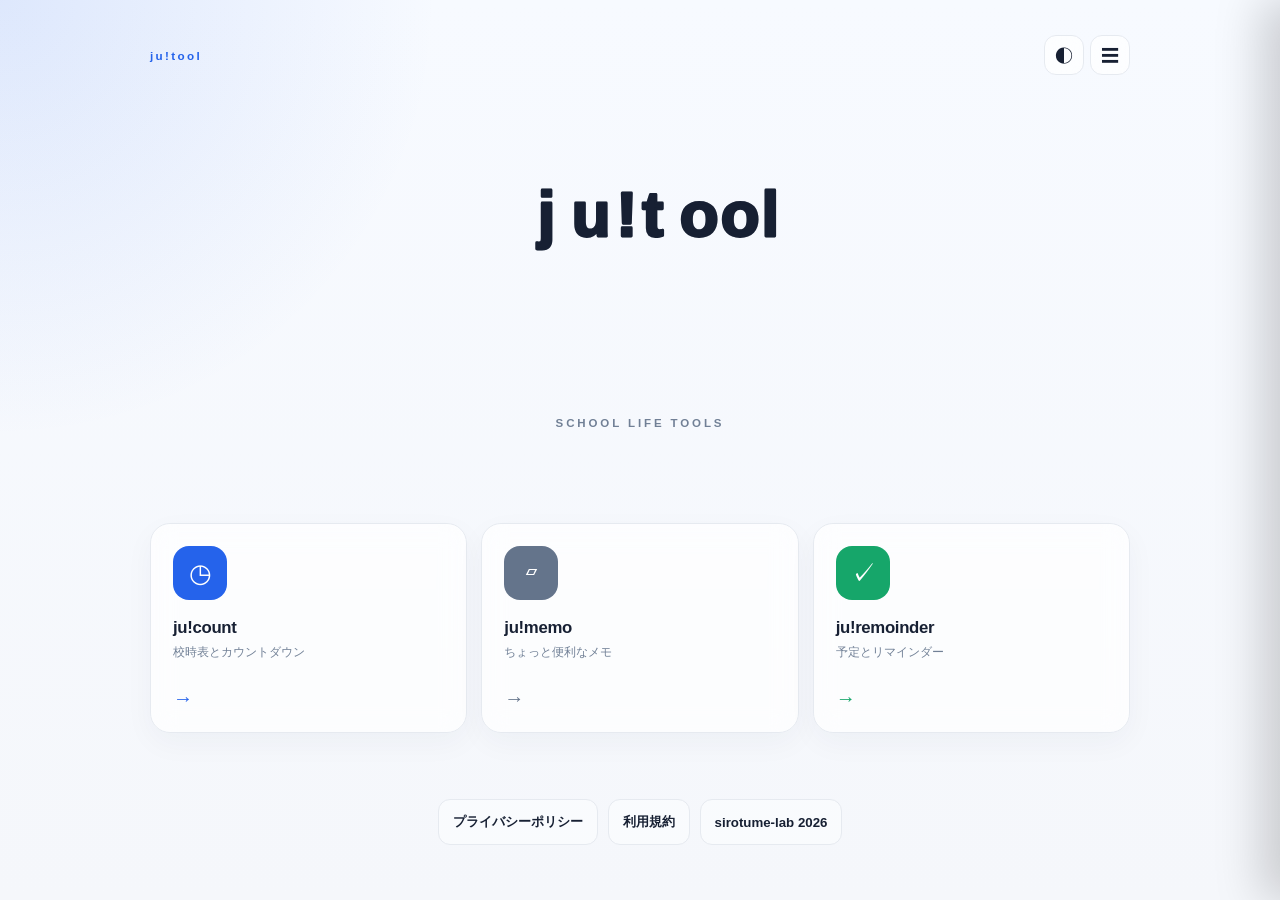
==== commit 6ff7d7be: "Add files via upload" ====
--- a/index.html
+++ b/index.html
@@ -78,51 +78,18 @@
       <a href="jucount.html">ju!count</a>
       <a href="memo.html">ju!memo</a>
       <a href="ju-remoinder.html">ju!remoinder</a>
-      <button type="button" class="tool-link" data-page="privacy">プライバシーポリシー</button>
-      <button type="button" class="tool-link" data-page="terms">利用規約</button>
+      <a class="tool-link tool-link--external" href="https://sirotumekuma.github.io/sirotume-lab/privacy.html" target="_blank" rel="noopener noreferrer">プライバシーポリシー</a>
+      <a class="tool-link tool-link--external" href="https://sirotumekuma.github.io/sirotume-lab/terms.html" target="_blank" rel="noopener noreferrer">利用規約</a>
       <a class="tool-link tool-link--external" href="https://sirotumekuma.github.io/sirotume-lab/" target="_blank" rel="noopener noreferrer">sirotume-lab 2026</a>
     </nav>
   </aside>
   <footer class="tool-footer">
     <nav class="tool-footer__nav" aria-label="サイト情報">
-      <button type="button" class="tool-link tool-link--footer" data-page="privacy">プライバシーポリシー</button>
-      <button type="button" class="tool-link tool-link--footer" data-page="terms">利用規約</button>
+      <a class="tool-link tool-link--footer tool-link--external" href="https://sirotumekuma.github.io/sirotume-lab/privacy.html" target="_blank" rel="noopener noreferrer">プライバシーポリシー</a>
+      <a class="tool-link tool-link--footer tool-link--external" href="https://sirotumekuma.github.io/sirotume-lab/terms.html" target="_blank" rel="noopener noreferrer">利用規約</a>
       <a class="tool-link tool-link--footer tool-link--external" href="https://sirotumekuma.github.io/sirotume-lab/" target="_blank" rel="noopener noreferrer">sirotume-lab 2026</a>
     </nav>
   </footer>
-  <div id="info-overlay" class="info-overlay" hidden>
-    <div class="info-panel" role="dialog" aria-modal="true" aria-labelledby="info-title">
-      <div class="info-panel__header">
-        <div>
-          <p class="tagline info-tagline">policies</p>
-          <h2 id="info-title">情報</h2>
-        </div>
-        <button id="info-close" class="tool-menu__close" type="button" aria-label="閉じる">×</button>
-      </div>
-      <div id="info-content" class="info-content">
-        <section class="info-page is-active" data-page="privacy">
-          <h3>プライバシーポリシー</h3>
-          <p>ju!tool は、利用者の快適な体験のためにローカルストレージを使用します。</p>
-          <ul>
-            <li>メモ、予定、設定などの情報は端末内に保存されます。</li>
-            <li>保存された情報は外部サーバーへ自動送信されません。</li>
-            <li>必要に応じてブラウザの設定からデータを削除できます。</li>
-          </ul>
-          <p>本サービスは個人利用を前提としており、利用者が入力した内容は端末内で管理されます。</p>
-        </section>
-        <section class="info-page" data-page="terms">
-          <h3>利用規約</h3>
-          <p>本サービスは学校生活をより快適にするための補助ツールとして提供しています。</p>
-          <ul>
-            <li>利用者は本サービスを適切な目的で使用してください。</li>
-            <li>入力した内容の管理責任は利用者にあります。</li>
-            <li>本サービスは予告なく内容や仕様を変更する場合があります。</li>
-          </ul>
-          <p>本サービスの利用により生じた損害について、開発者は責任を負わない場合があります。</p>
-        </section>
-      </div>
-    </div>
-  </div>
   <script>
     class LogoAnimation {
       constructor(buttonSelector, svgSelector) {
@@ -150,11 +117,6 @@
     const menu = document.querySelector("#tool-menu");
     const menuClose = document.querySelector("#menu-close");
     const themeButton = document.querySelector("#tool-theme-button");
-    const infoOverlay = document.querySelector("#info-overlay");
-    const infoClose = document.querySelector("#info-close");
-    const infoTitle = document.querySelector("#info-title");
-    const infoPages = document.querySelectorAll(".info-page");
-    const infoLinks = document.querySelectorAll("[data-page]");
     const savedTheme = localStorage.getItem("ju-tools-dark-mode") === "true";
     document.body.classList.toggle("dark-mode", savedTheme);
     themeButton.addEventListener("click", () => {
@@ -168,38 +130,10 @@
       menuButton.setAttribute("aria-expanded", String(open));
       if (open) menuClose.focus();
     };
-    const openInfo = (page) => {
-      const target = document.querySelector(`.info-page[data-page="${page}"]`);
-      if (!target || !infoOverlay) return;
-      infoPages.forEach((section) => section.classList.toggle("is-active", section === target));
-      infoTitle.textContent = page === "privacy" ? "プライバシーポリシー" : "利用規約";
-      infoOverlay.hidden = false;
-      document.body.style.overflow = "hidden";
-    };
-    const closeInfo = () => {
-      if (!infoOverlay) return;
-      infoOverlay.hidden = true;
-      document.body.style.overflow = "";
-    };
-    infoLinks.forEach((button) => {
-      const page = button.dataset.page;
-      if (!page) return;
-      button.addEventListener("click", () => {
-        toggleMenu(false);
-        openInfo(page);
-      });
-    });
-    infoClose.addEventListener("click", closeInfo);
-    infoOverlay.addEventListener("click", (event) => {
-      if (event.target === infoOverlay) closeInfo();
-    });
     menuButton.addEventListener("click", () => toggleMenu(true));
     menuClose.addEventListener("click", () => toggleMenu(false));
     document.addEventListener("keydown", (event) => {
-      if (event.key === "Escape") {
-        toggleMenu(false);
-        closeInfo();
-      }
+      if (event.key === "Escape") toggleMenu(false);
     });
   </script>
 </body>
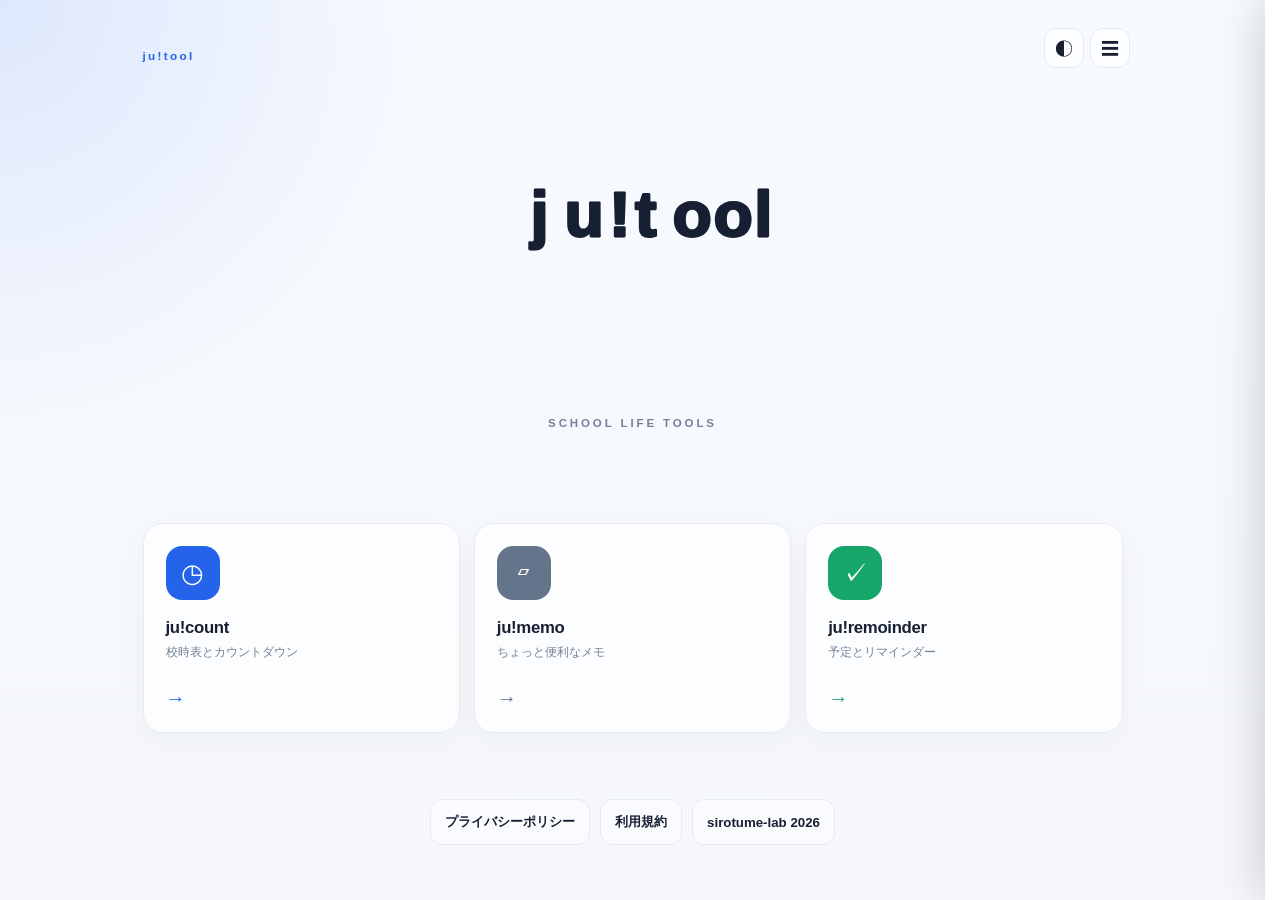
==== commit 33d7e034: "Add files via upload" ====
--- a/index.html
+++ b/index.html
@@ -136,5 +136,6 @@
       if (event.key === "Escape") toggleMenu(false);
     });
   </script>
+  <script src="external-link-confirm.js"></script>
 </body>
 </html>
--- a/jutool.css
+++ b/jutool.css
@@ -9,7 +9,7 @@
   --shadow: 0 24px 70px rgba(31, 50, 81, .1);
 }
 * { box-sizing: border-box; }
-html { color-scheme: light; }
+html { color-scheme: light; scrollbar-gutter: stable; }
 body.dark-mode {
   --bg: #101722;
   --surface: #1b2433;
@@ -42,6 +42,8 @@
 .tool-header__label { color: var(--accent); font-size: .73rem; font-weight: 900; letter-spacing: .2em; }
 .tool-header__actions { display: flex; gap: 6px; }
 .tool-menu-button, .tool-theme-button { width: 40px; height: 40px; border: 1px solid var(--line); border-radius: 12px; color: var(--fg); background: rgba(255,255,255,0.7); backdrop-filter: blur(10px); cursor: pointer; font-size: 1.15rem; transition: color .2s, border-color .2s, transform .2s, box-shadow .2s; }
+.tool-menu-button { position: fixed; top: 28px; right: max(20px, calc((100vw - 980px) / 2)); z-index: 9; }
+.tool-theme-button { position: fixed; top: 28px; right: max(58px, calc((100vw - 980px) / 2 + 46px)); z-index: 9; }
 .tool-menu-button:hover, .tool-menu-button:focus-visible, .tool-theme-button:hover, .tool-theme-button:focus-visible { color: var(--accent); border-color: var(--accent); box-shadow: 0 12px 24px rgba(37, 99, 235, 0.12); }
 .tool-theme-button:hover { transform: rotate(20deg); }
 .logo-hero { display: grid; place-items: center; min-height: 49vh; padding: 30px 0 22px; text-align: center; }
@@ -104,5 +106,6 @@
 @keyframes logo-glow { 0% { opacity: .65; transform: scale(.65); } 55% { opacity: .25; transform: scale(1.18); } 100% { opacity: 0; transform: scale(1.45); } }
 @media (prefers-reduced-motion: reduce) { .logo__letter { stroke-dashoffset: 0; fill: currentColor; }.logo--running .logo__letter { animation: none; } }
 @media (max-width: 680px) { .tool-home { width: min(calc(100% - 24px), 980px); padding-top: 18px; }.logo-hero { min-height: 42vh; }.tool-grid { grid-template-columns: 1fr; }.tool-card { min-height: 128px; }.tool-card__arrow { position: absolute; right: 22px; bottom: 22px; } }
+@media (max-width: 680px) { .tool-menu-button { top: 18px; right: 12px; }.tool-theme-button { top: 18px; right: 58px; } }
 @media (max-width: 680px) { .reminder-page { padding-top: 30px; }.reminder-heading { align-items: flex-start; flex-direction: column; }.calendar-card, .reminder-agenda { padding: 14px; }.calendar-day { min-height: 62px; padding: 6px; }.calendar-day.is-today { padding: 5px; }.calendar-day small { display: none; }.agenda-item { grid-template-columns: 1fr auto; gap: 5px 10px; }.agenda-item time { grid-column: 1 / -1; } }
 @media (max-width: 480px) { .logo__letter { font-size: 48px; }.calendar-weekdays, .calendar-grid { gap: 3px; }.calendar-day { min-height: 48px; padding: 5px; }.calendar-day.is-today { padding: 4px; }.calendar-day > span { font-size: .7rem; } }
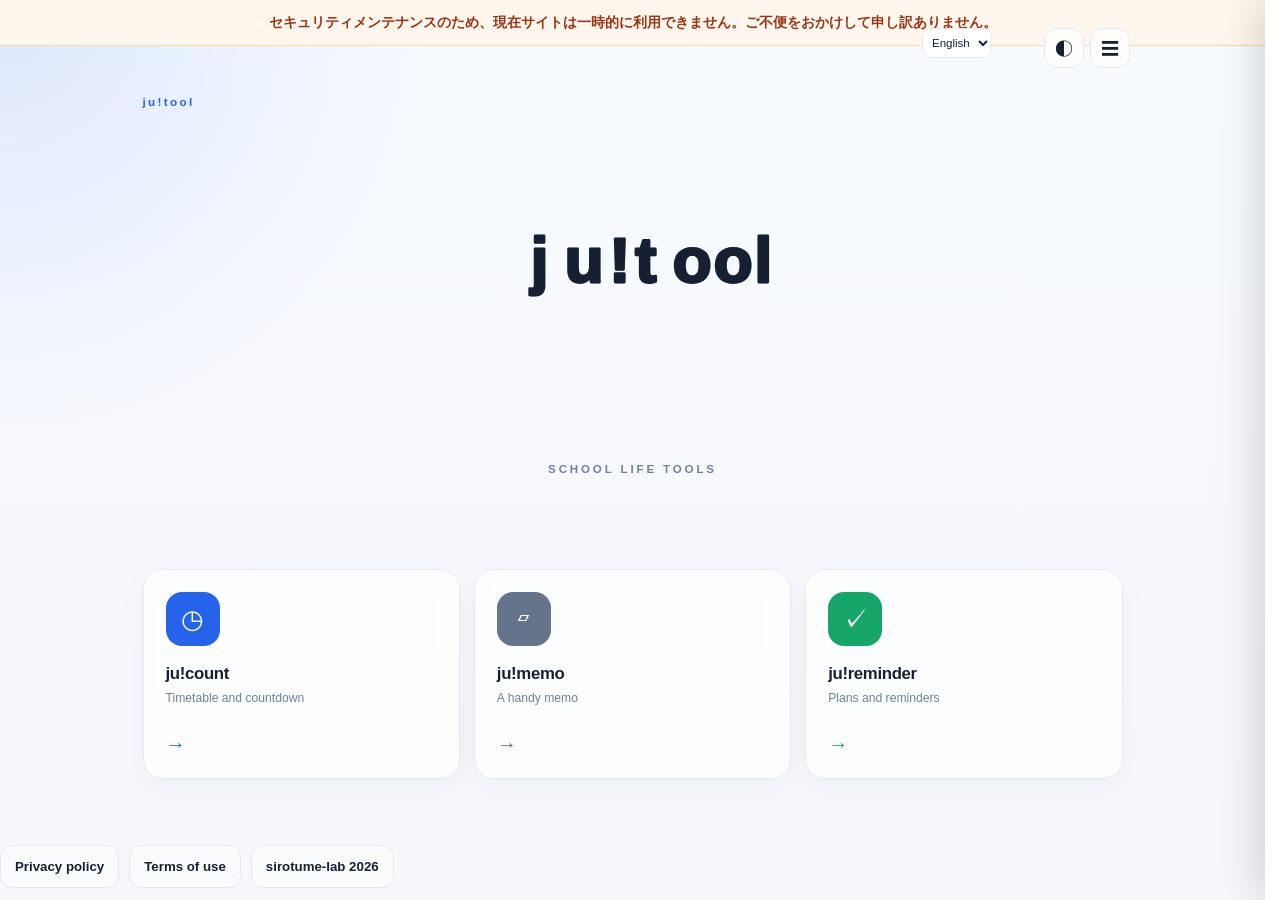
==== commit 524e62ac: "Add files via upload" ====
--- a/index.html
+++ b/index.html
@@ -5,6 +5,8 @@
   <meta name="viewport" content="width=device-width, initial-scale=1">
   <meta name="description" content="ju!tool - 学校生活を支えるツール">
   <title>ju!tool</title>
+  <link rel="icon" type="image/svg+xml" href="favicon.svg">
+  <link rel="alternate icon" type="image/png" href="jutool.png">
   <link rel="stylesheet" href="jutool.css">
 </head>
 <body>
@@ -12,6 +14,9 @@
     <header class="tool-header">
       <span class="tool-header__label">ju!tool</span>
       <div class="tool-header__actions">
+        <select class="language-select" data-language-selector aria-label="表示言語">
+          <option value="ja">日本語</option><option value="en">English</option><option value="zh">中文</option>
+        </select>
         <button id="tool-theme-button" class="tool-theme-button" type="button" aria-label="ダークモードに切り替え">◐</button>
         <button id="menu-button" class="tool-menu-button" type="button" aria-label="メニューを開く" aria-expanded="false">☰</button>
       </div>
@@ -61,9 +66,9 @@
         <span><strong>ju!memo</strong><small>ちょっと便利なメモ</small></span>
         <span class="tool-card__arrow">→</span>
       </a>
-      <a class="tool-card tool-card--remoinder" href="ju-remoinder.html">
+      <a class="tool-card tool-card--reminder" href="ju-reminder.html">
         <span class="tool-card__icon">✓</span>
-        <span><strong>ju!remoinder</strong><small>予定とリマインダー</small></span>
+        <span><strong>ju!reminder</strong><small>予定とリマインダー</small></span>
         <span class="tool-card__arrow">→</span>
       </a>
     </section>
@@ -77,7 +82,7 @@
       <a href="index.html">ju!tool ホーム</a>
       <a href="jucount.html">ju!count</a>
       <a href="memo.html">ju!memo</a>
-      <a href="ju-remoinder.html">ju!remoinder</a>
+      <a href="ju-reminder.html">ju!reminder</a>
       <a class="tool-link tool-link--external" href="https://sirotumekuma.github.io/sirotume-lab/privacy.html" target="_blank" rel="noopener noreferrer">プライバシーポリシー</a>
       <a class="tool-link tool-link--external" href="https://sirotumekuma.github.io/sirotume-lab/terms.html" target="_blank" rel="noopener noreferrer">利用規約</a>
       <a class="tool-link tool-link--external" href="https://sirotumekuma.github.io/sirotume-lab/" target="_blank" rel="noopener noreferrer">sirotume-lab 2026</a>
@@ -137,5 +142,7 @@
     });
   </script>
   <script src="external-link-confirm.js"></script>
+  <script src="maintenance.js"></script>
+  <script src="i18n.js"></script>
 </body>
 </html>
--- a/jutool.css
+++ b/jutool.css
@@ -19,6 +19,8 @@
   --shadow: 0 24px 70px rgba(0, 0, 0, .32);
   color-scheme: dark;
 }
+.maintenance-banner { padding: 12px 20px; border-bottom: 1px solid #fed7aa; color: #9a3412; background: #fff7ed; font-size: .88rem; font-weight: 700; line-height: 1.5; text-align: center; }
+body.dark-mode .maintenance-banner { border-color: #7c2d12; color: #fed7aa; background: #431407; }
 body {
   min-width: 280px;
   min-height: 100vh;
@@ -41,6 +43,7 @@
 .tool-header { display: flex; align-items: center; justify-content: space-between; height: 54px; }
 .tool-header__label { color: var(--accent); font-size: .73rem; font-weight: 900; letter-spacing: .2em; }
 .tool-header__actions { display: flex; gap: 6px; }
+.language-select { position: fixed; top: 28px; right: max(150px, calc((100vw - 980px) / 2 + 138px)); z-index: 10; max-width: 92px; padding: 7px 5px; border: 1px solid var(--line); border-radius: 9px; color: var(--fg); background: var(--surface); font-size: .72rem; }
 .tool-menu-button, .tool-theme-button { width: 40px; height: 40px; border: 1px solid var(--line); border-radius: 12px; color: var(--fg); background: rgba(255,255,255,0.7); backdrop-filter: blur(10px); cursor: pointer; font-size: 1.15rem; transition: color .2s, border-color .2s, transform .2s, box-shadow .2s; }
 .tool-menu-button { position: fixed; top: 28px; right: max(20px, calc((100vw - 980px) / 2)); z-index: 9; }
 .tool-theme-button { position: fixed; top: 28px; right: max(58px, calc((100vw - 980px) / 2 + 46px)); z-index: 9; }
@@ -68,7 +71,7 @@
 .tool-card::after { display: none; }
 .tool-card:hover, .tool-card:focus-visible { border-color: var(--card-accent); box-shadow: var(--shadow); transform: translateY(-4px); }
 .tool-card__icon { display: grid; width: 54px; height: 54px; place-items: center; border-radius: 16px; color: #fff; background: var(--card-accent); font-size: 1.65rem; }
-.tool-card--count { --card-accent: #2563eb; }.tool-card--memo { --card-accent: #64748b; }.tool-card--remoinder { --card-accent: #16a66a; }
+.tool-card--count { --card-accent: #2563eb; }.tool-card--memo { --card-accent: #64748b; }.tool-card--reminder { --card-accent: #16a66a; }
 .tool-card strong, .tool-card small { display: block; }.tool-card strong { font-size: 1.05rem; letter-spacing: -.02em; }.tool-card small { margin-top: 5px; color: var(--muted); font-size: .76rem; line-height: 1.5; }.tool-card__arrow { margin-top: auto; color: var(--card-accent); font-size: 1.25rem; }
 .tool-menu { position: fixed; inset: 0 0 0 auto; z-index: 10; width: min(88vw, 360px); padding: 26px 20px; color: var(--fg); background: rgba(255,255,255,0.9); backdrop-filter: blur(18px); box-shadow: -18px 0 45px rgba(0,0,0,.18); transform: translateX(100%); transition: transform .25s ease; }
 .tool-menu.is-open { transform: translateX(0); }
@@ -81,9 +84,9 @@
 .tool-link:hover, .tool-link:focus-visible { color: var(--accent); border-color: var(--accent); box-shadow: 0 10px 20px rgba(37, 99, 235, 0.1); transform: translateY(-1px); }
 .tool-link { width: 100%; text-align: left; }
 .tool-link--footer { width: auto; }
-.tool-link--external { display: inline-flex; align-items: center; justify-content: center; }
+.tool-link--external { display: inline-flex; align-items: center; justify-content: flex-start; }
 .tool-footer { padding-top: 18px; }
-.tool-footer__nav { display: flex; flex-wrap: wrap; justify-content: center; gap: 10px; }
+.tool-footer__nav { display: flex; flex-wrap: wrap; justify-content: flex-start; gap: 10px; }
 .info-overlay { position: fixed; inset: 0; z-index: 20; display: grid; place-items: center; padding: 24px; background: rgba(10, 17, 30, .48); backdrop-filter: blur(8px); }
 .info-panel { width: min(100%, 680px); max-height: 84vh; overflow: auto; padding: 24px 22px 20px; border: 1px solid rgba(255,255,255,.18); border-radius: 22px; background: rgba(255,255,255,0.9); box-shadow: 0 28px 70px rgba(15, 23, 42, 0.22); }
 .info-panel__header { display: flex; align-items: flex-start; justify-content: space-between; margin-bottom: 14px; }
@@ -106,6 +109,6 @@
 @keyframes logo-glow { 0% { opacity: .65; transform: scale(.65); } 55% { opacity: .25; transform: scale(1.18); } 100% { opacity: 0; transform: scale(1.45); } }
 @media (prefers-reduced-motion: reduce) { .logo__letter { stroke-dashoffset: 0; fill: currentColor; }.logo--running .logo__letter { animation: none; } }
 @media (max-width: 680px) { .tool-home { width: min(calc(100% - 24px), 980px); padding-top: 18px; }.logo-hero { min-height: 42vh; }.tool-grid { grid-template-columns: 1fr; }.tool-card { min-height: 128px; }.tool-card__arrow { position: absolute; right: 22px; bottom: 22px; } }
-@media (max-width: 680px) { .tool-menu-button { top: 18px; right: 12px; }.tool-theme-button { top: 18px; right: 58px; } }
+@media (max-width: 680px) { .language-select { top: 18px; right: 150px; }.tool-menu-button { top: 18px; right: 12px; }.tool-theme-button { top: 18px; right: 58px; } }
 @media (max-width: 680px) { .reminder-page { padding-top: 30px; }.reminder-heading { align-items: flex-start; flex-direction: column; }.calendar-card, .reminder-agenda { padding: 14px; }.calendar-day { min-height: 62px; padding: 6px; }.calendar-day.is-today { padding: 5px; }.calendar-day small { display: none; }.agenda-item { grid-template-columns: 1fr auto; gap: 5px 10px; }.agenda-item time { grid-column: 1 / -1; } }
 @media (max-width: 480px) { .logo__letter { font-size: 48px; }.calendar-weekdays, .calendar-grid { gap: 3px; }.calendar-day { min-height: 48px; padding: 5px; }.calendar-day.is-today { padding: 4px; }.calendar-day > span { font-size: .7rem; } }
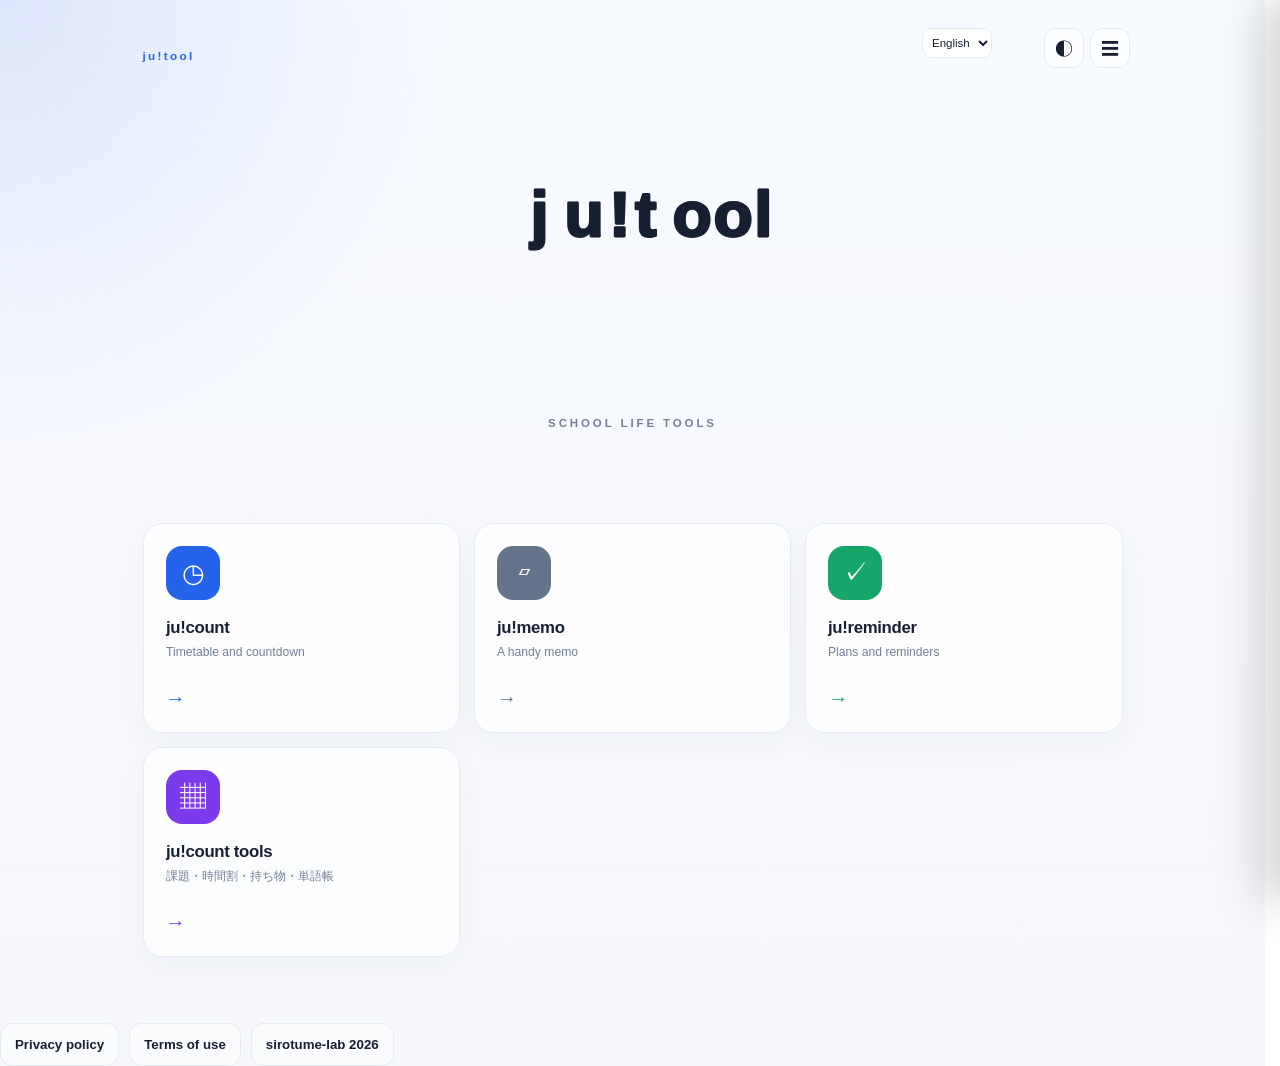
==== commit 704feecb: "サイトの表記を変更し、機能を追加する準備をしました" ====
--- a/index.html
+++ b/index.html
@@ -71,6 +71,11 @@
         <span><strong>ju!reminder</strong><small>予定とリマインダー</small></span>
         <span class="tool-card__arrow">→</span>
       </a>
+      <a class="tool-card tool-card--school" href="ju-tools.html">
+        <span class="tool-card__icon">▦</span>
+        <span><strong>ju!count tools</strong><small>課題・時間割・持ち物・単語帳</small></span>
+        <span class="tool-card__arrow">→</span>
+      </a>
     </section>
   </main>
   <aside id="tool-menu" class="tool-menu" aria-hidden="true">
@@ -83,6 +88,7 @@
       <a href="jucount.html">ju!count</a>
       <a href="memo.html">ju!memo</a>
       <a href="ju-reminder.html">ju!reminder</a>
+      <a href="ju-tools.html">ju!count 学校ツール</a>
       <a class="tool-link tool-link--external" href="https://sirotumekuma.github.io/sirotume-lab/privacy.html" target="_blank" rel="noopener noreferrer">プライバシーポリシー</a>
       <a class="tool-link tool-link--external" href="https://sirotumekuma.github.io/sirotume-lab/terms.html" target="_blank" rel="noopener noreferrer">利用規約</a>
       <a class="tool-link tool-link--external" href="https://sirotumekuma.github.io/sirotume-lab/" target="_blank" rel="noopener noreferrer">sirotume-lab 2026</a>
--- a/jutool.css
+++ b/jutool.css
@@ -19,8 +19,10 @@
   --shadow: 0 24px 70px rgba(0, 0, 0, .32);
   color-scheme: dark;
 }
-.maintenance-banner { padding: 12px 20px; border-bottom: 1px solid #fed7aa; color: #9a3412; background: #fff7ed; font-size: .88rem; font-weight: 700; line-height: 1.5; text-align: center; }
+.maintenance-banner { position: fixed; inset: 0 0 auto; z-index: 1001; padding: 12px 20px; border-bottom: 1px solid #fed7aa; color: #9a3412; background: #fff7ed; font-size: .88rem; font-weight: 700; line-height: 1.5; text-align: center; }
 body.dark-mode .maintenance-banner { border-color: #7c2d12; color: #fed7aa; background: #431407; }
+.maintenance-screen { position: fixed; inset: 0; z-index: 1000; display: grid; place-items: center; padding: 80px 24px 24px; color: #172033; background: #f5f7fb; font-size: 1.1rem; font-weight: 700; text-align: center; }
+body.dark-mode .maintenance-screen { color: #f3f6fb; background: #101722; }
 body {
   min-width: 280px;
   min-height: 100vh;
@@ -72,6 +74,7 @@
 .tool-card:hover, .tool-card:focus-visible { border-color: var(--card-accent); box-shadow: var(--shadow); transform: translateY(-4px); }
 .tool-card__icon { display: grid; width: 54px; height: 54px; place-items: center; border-radius: 16px; color: #fff; background: var(--card-accent); font-size: 1.65rem; }
 .tool-card--count { --card-accent: #2563eb; }.tool-card--memo { --card-accent: #64748b; }.tool-card--reminder { --card-accent: #16a66a; }
+.tool-card--school { --card-accent: #7c3aed; }
 .tool-card strong, .tool-card small { display: block; }.tool-card strong { font-size: 1.05rem; letter-spacing: -.02em; }.tool-card small { margin-top: 5px; color: var(--muted); font-size: .76rem; line-height: 1.5; }.tool-card__arrow { margin-top: auto; color: var(--card-accent); font-size: 1.25rem; }
 .tool-menu { position: fixed; inset: 0 0 0 auto; z-index: 10; width: min(88vw, 360px); padding: 26px 20px; color: var(--fg); background: rgba(255,255,255,0.9); backdrop-filter: blur(18px); box-shadow: -18px 0 45px rgba(0,0,0,.18); transform: translateX(100%); transition: transform .25s ease; }
 .tool-menu.is-open { transform: translateX(0); }
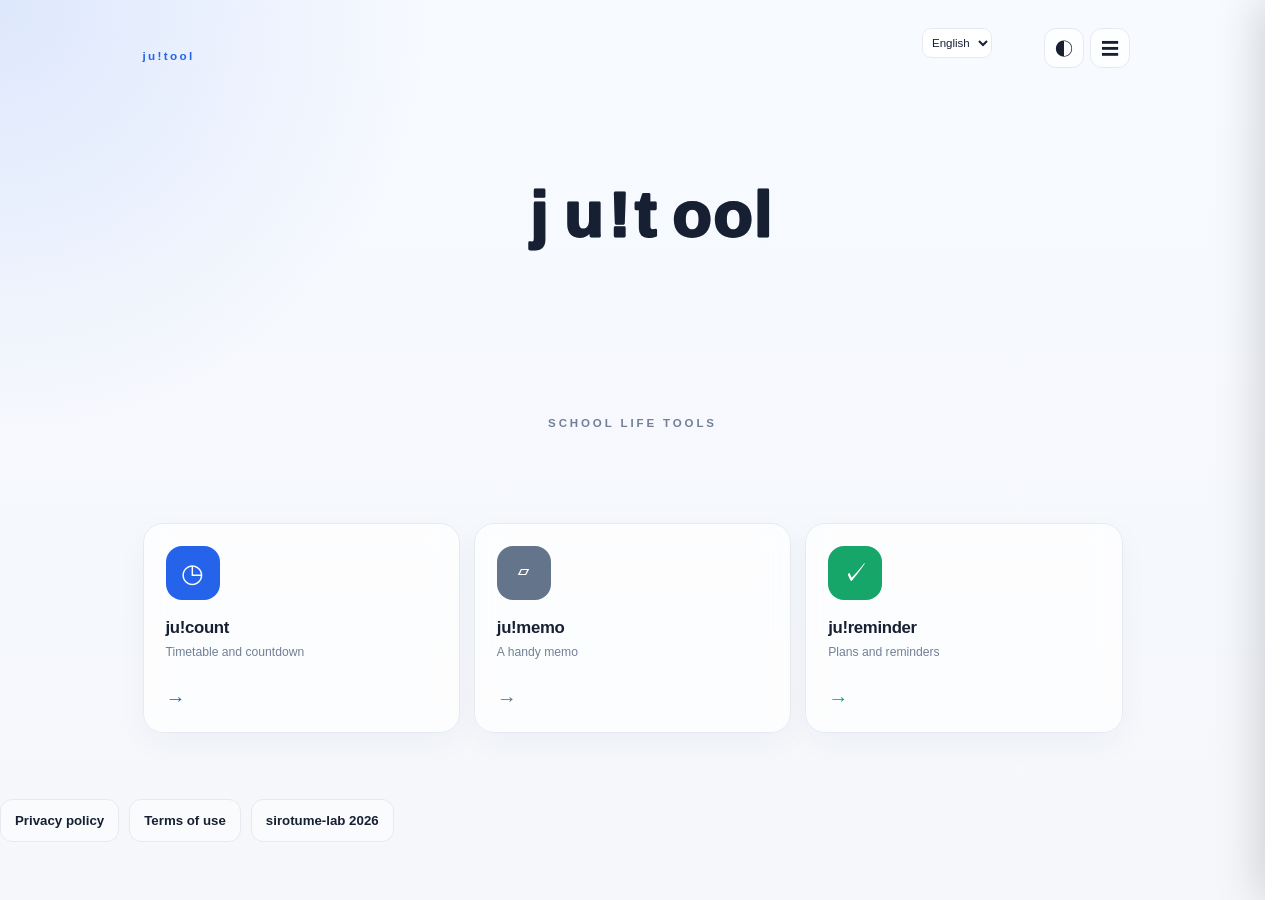
==== commit 88814486: "前回の修正で誤りあ合ったため前回時点へ戻す修正" ====
--- a/index.html
+++ b/index.html
@@ -71,11 +71,6 @@
         <span><strong>ju!reminder</strong><small>予定とリマインダー</small></span>
         <span class="tool-card__arrow">→</span>
       </a>
-      <a class="tool-card tool-card--school" href="ju-tools.html">
-        <span class="tool-card__icon">▦</span>
-        <span><strong>ju!count tools</strong><small>課題・時間割・持ち物・単語帳</small></span>
-        <span class="tool-card__arrow">→</span>
-      </a>
     </section>
   </main>
   <aside id="tool-menu" class="tool-menu" aria-hidden="true">
@@ -88,7 +83,6 @@
       <a href="jucount.html">ju!count</a>
       <a href="memo.html">ju!memo</a>
       <a href="ju-reminder.html">ju!reminder</a>
-      <a href="ju-tools.html">ju!count 学校ツール</a>
       <a class="tool-link tool-link--external" href="https://sirotumekuma.github.io/sirotume-lab/privacy.html" target="_blank" rel="noopener noreferrer">プライバシーポリシー</a>
       <a class="tool-link tool-link--external" href="https://sirotumekuma.github.io/sirotume-lab/terms.html" target="_blank" rel="noopener noreferrer">利用規約</a>
       <a class="tool-link tool-link--external" href="https://sirotumekuma.github.io/sirotume-lab/" target="_blank" rel="noopener noreferrer">sirotume-lab 2026</a>
--- a/jutool.css
+++ b/jutool.css
@@ -74,7 +74,6 @@
 .tool-card:hover, .tool-card:focus-visible { border-color: var(--card-accent); box-shadow: var(--shadow); transform: translateY(-4px); }
 .tool-card__icon { display: grid; width: 54px; height: 54px; place-items: center; border-radius: 16px; color: #fff; background: var(--card-accent); font-size: 1.65rem; }
 .tool-card--count { --card-accent: #2563eb; }.tool-card--memo { --card-accent: #64748b; }.tool-card--reminder { --card-accent: #16a66a; }
-.tool-card--school { --card-accent: #7c3aed; }
 .tool-card strong, .tool-card small { display: block; }.tool-card strong { font-size: 1.05rem; letter-spacing: -.02em; }.tool-card small { margin-top: 5px; color: var(--muted); font-size: .76rem; line-height: 1.5; }.tool-card__arrow { margin-top: auto; color: var(--card-accent); font-size: 1.25rem; }
 .tool-menu { position: fixed; inset: 0 0 0 auto; z-index: 10; width: min(88vw, 360px); padding: 26px 20px; color: var(--fg); background: rgba(255,255,255,0.9); backdrop-filter: blur(18px); box-shadow: -18px 0 45px rgba(0,0,0,.18); transform: translateX(100%); transition: transform .25s ease; }
 .tool-menu.is-open { transform: translateX(0); }
